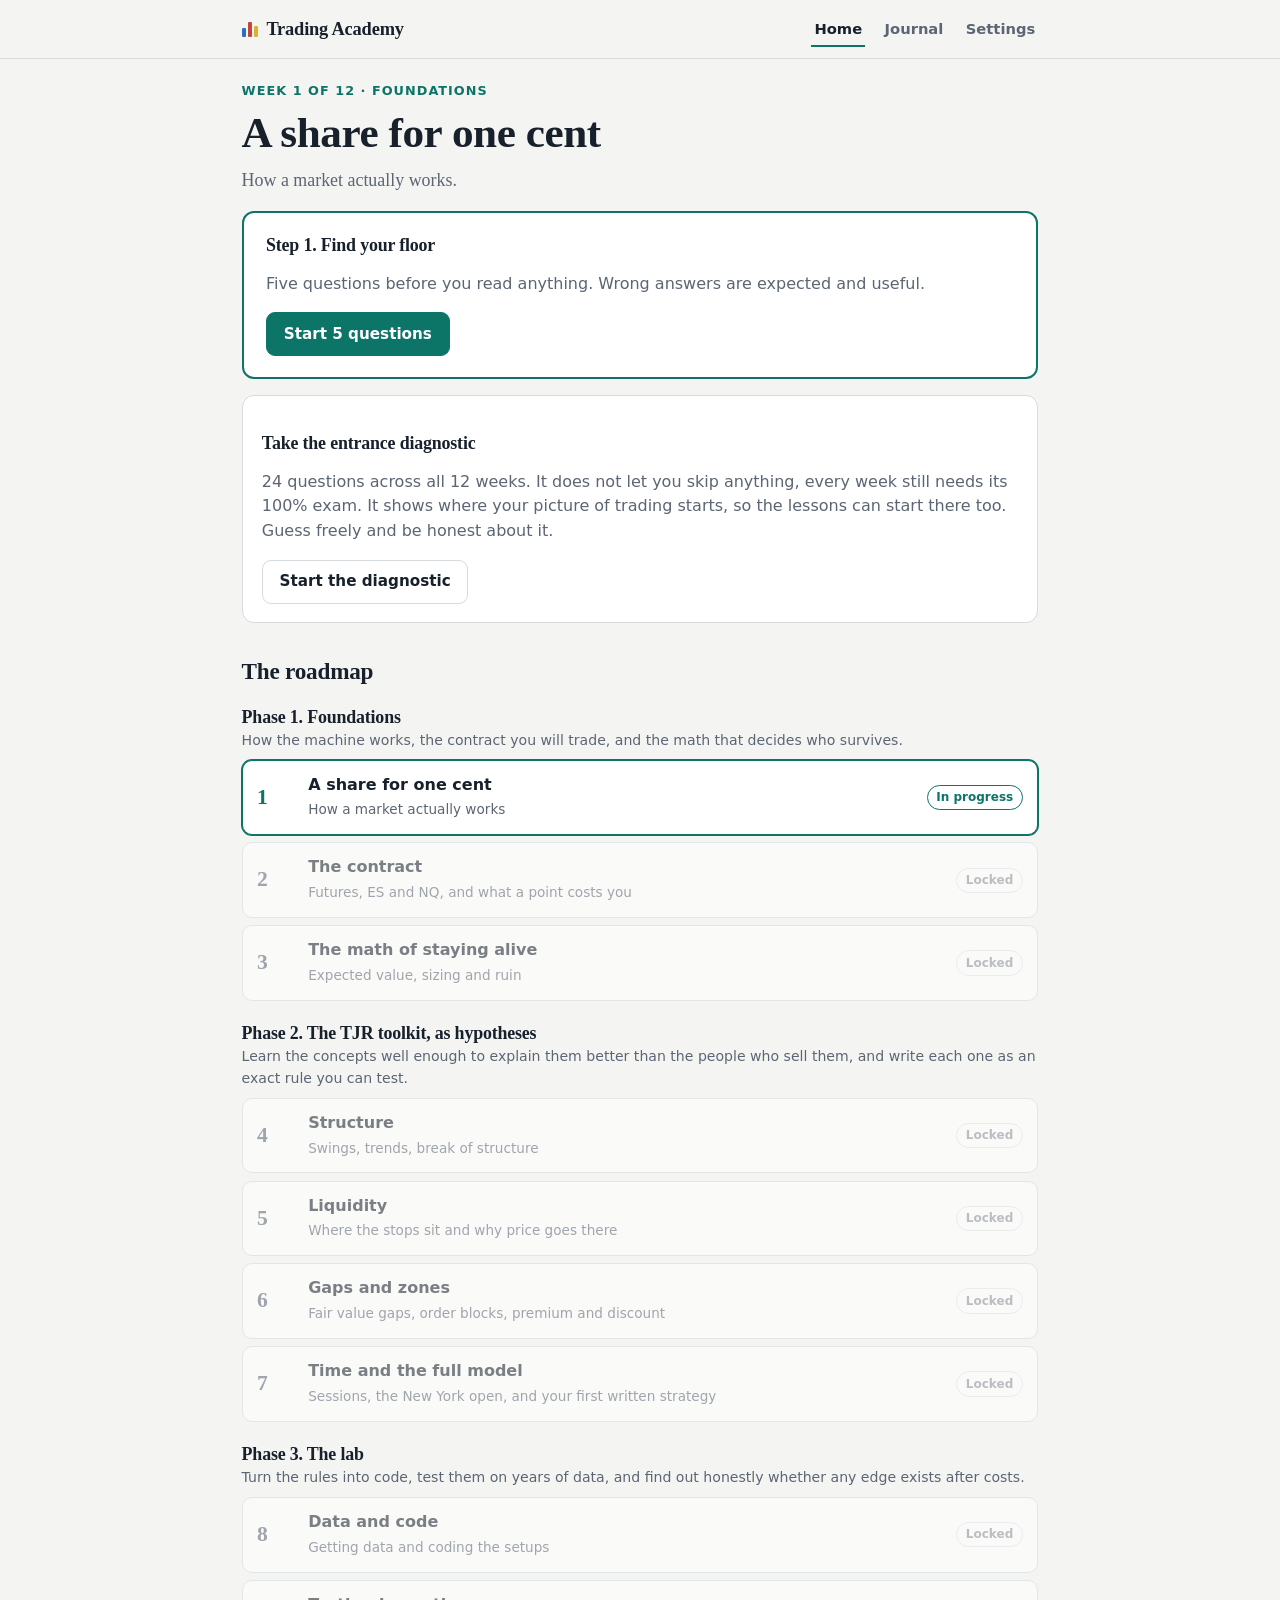
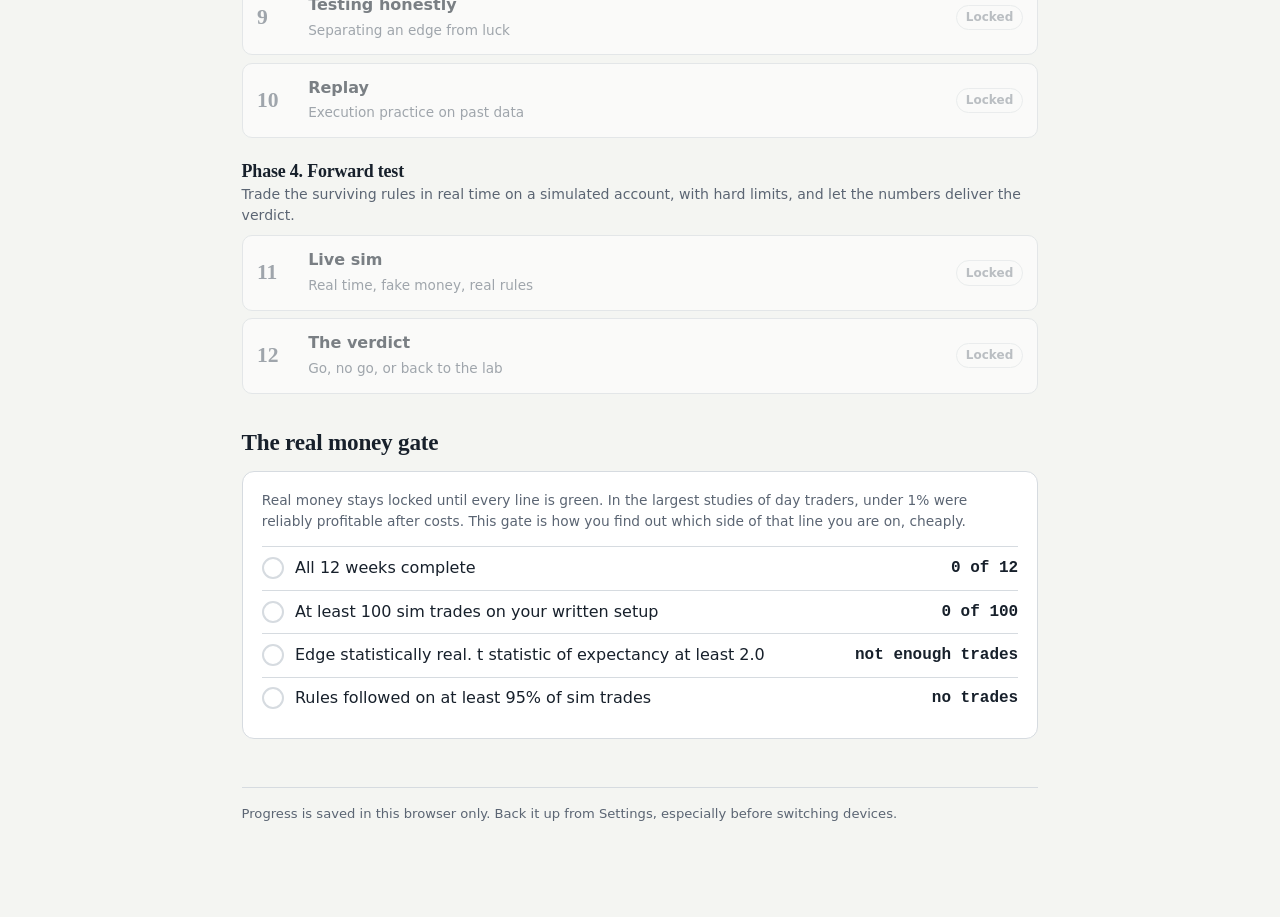
==== index.html @ ea7937f8 "Trading Academy: platform, 12 week roadmap, Week 1 lesson and exam bank Co-Authored-By: Claude Opus " ====
<!DOCTYPE html>
<html lang="en">
<head>
<meta charset="utf-8">
<meta name="viewport" content="width=device-width, initial-scale=1, viewport-fit=cover">
<title>Trading Academy</title>
<meta name="description" content="A 12 week, exam gated path from zero to a tested day trading process.">
<link rel="stylesheet" href="assets/app.css">
</head>
<body>
<header class="top"><div class="in">
<a class="brand" href="#/"><i aria-hidden="true"><b style="height:9px"></b><b style="height:15px"></b><b style="height:11px"></b></i><span>Trading Academy</span></a>
<nav class="nav"><a href="#/" data-r="home">Home</a><a href="#/journal" data-r="journal">Journal</a><a href="#/settings" data-r="settings">Settings</a></nav>
</div></header>
<main id="app"><p>Loading.</p></main>
<noscript><main><p>The academy needs JavaScript turned on.</p></main></noscript>
<script src="data/curriculum.js"></script>
<script src="data/bank-diagnostic.js"></script>
<script src="data/bank-w01.js"></script>
<script src="assets/app.js"></script>
</body>
</html>
---- assets/app.css ----
:root{
  --bg:#f4f5f2;--card:#ffffff;--ink:#17202b;--muted:#5b6573;--line:#d6dbe0;--soft:#eceee9;
  --accent:#0d7468;--accent-ink:#ffffff;--good:#0d7468;--bad:#b8392f;--warn:#a86a0c;
  --buy:#2c6fbb;--sell:#c2453b;--gold:#e0b030;
  --serif:"STIX Two Text","Iowan Old Style","Palatino Linotype",Georgia,serif;
  --sans:system-ui,-apple-system,"Segoe UI",Roboto,"Helvetica Neue",Arial,sans-serif;
  --mono:ui-monospace,"SF Mono",Menlo,Consolas,monospace;
}
@media (prefers-color-scheme:dark){:root{
  --bg:#10141a;--card:#181f28;--ink:#e6eaf0;--muted:#9aa5b4;--line:#323d4b;--soft:#1d2530;
  --accent:#4fc2b4;--accent-ink:#0b1915;--good:#4fc2b4;--bad:#ef8a80;--warn:#e0a84a;
}}
*,*::before,*::after{box-sizing:border-box}
html{-webkit-text-size-adjust:100%}
body{margin:0;background:var(--bg);color:var(--ink);font-family:var(--sans);font-size:16px;line-height:1.55}
a{color:var(--accent)}
button,input,select,textarea{font:inherit;color:inherit}
.top{position:sticky;top:0;z-index:10;background:var(--bg);border-bottom:1px solid var(--line)}
.top .in{max-width:52rem;margin:0 auto;padding:.7rem 1.1rem;display:flex;align-items:center;gap:1rem}
.brand{font-family:var(--serif);font-weight:700;font-size:1.15rem;text-decoration:none;color:var(--ink);letter-spacing:-.01em;margin-right:auto;display:flex;align-items:center;gap:.55rem}
.brand i{display:inline-flex;gap:2px;align-items:flex-end;height:16px}
.brand i b{display:block;width:4px;background:var(--buy);border-radius:1px}
.brand i b:nth-child(2){background:var(--sell)}
.brand i b:nth-child(3){background:var(--gold)}
.nav a{text-decoration:none;color:var(--muted);font-weight:600;font-size:.92rem;padding:.4rem .2rem}
.nav a.on{color:var(--ink);box-shadow:inset 0 -2px 0 var(--accent)}
.nav{display:flex;gap:1rem}
main{max-width:52rem;margin:0 auto;padding:1.4rem 1.1rem 5rem}
h1,h2,h3{font-family:var(--serif);letter-spacing:-.01em;line-height:1.15}
h1{font-size:clamp(1.9rem,6vw,2.7rem);margin:.4rem 0 .6rem}
h2{font-size:1.45rem;margin:2.2rem 0 .8rem}
h3{font-size:1.12rem;margin:1.2rem 0 .4rem}
.kicker{font-size:.8rem;font-weight:700;letter-spacing:.08em;text-transform:uppercase;color:var(--accent);margin:0}
.lede{font-family:var(--serif);font-size:1.12rem;color:var(--muted);margin:.2rem 0 1rem;max-width:40rem}
.card{background:var(--card);border:1px solid var(--line);border-radius:12px;padding:1.1rem 1.2rem;margin:1rem 0}
.card.hero{border:2px solid var(--accent);padding:1.4rem 1.4rem 1.3rem}
.card.warn{border-color:var(--warn)}
.card.stop{border:2px solid var(--bad)}
.muted{color:var(--muted)}
.small{font-size:.86rem}
.btn{display:inline-flex;align-items:center;justify-content:center;gap:.4rem;min-height:44px;padding:.55rem 1.05rem;border-radius:9px;border:1px solid var(--line);background:var(--card);color:var(--ink);font-weight:600;cursor:pointer;text-decoration:none;font-size:.95rem}
.btn.pri{background:var(--accent);border-color:var(--accent);color:var(--accent-ink)}
.btn.danger{border-color:var(--bad);color:var(--bad)}
.btn:disabled{opacity:.45;cursor:default}
.btn.sm{min-height:36px;padding:.3rem .7rem;font-size:.85rem}
.row{display:flex;gap:.6rem;flex-wrap:wrap;align-items:center}
.pill{display:inline-block;font-size:.75rem;font-weight:700;padding:.15rem .55rem;border-radius:999px;border:1px solid var(--line);color:var(--muted);white-space:nowrap}
.pill.done{background:var(--good);border-color:var(--good);color:var(--accent-ink)}
.pill.cur{border-color:var(--accent);color:var(--accent)}
.pill.lock{opacity:.7}
.pill.bad{border-color:var(--bad);color:var(--bad)}
/* roadmap */
.phase{margin:1.4rem 0 .4rem}
.phase h3{margin:0}
.phase p{margin:.15rem 0 .5rem;font-size:.88rem;color:var(--muted)}
.wk{display:grid;grid-template-columns:2.4rem 1fr auto;gap:.8rem;align-items:center;padding:.75rem .9rem;border:1px solid var(--line);border-radius:10px;background:var(--card);margin:.45rem 0;text-decoration:none;color:var(--ink)}
.wk.locked{opacity:.55}
.wk .num{font-family:var(--serif);font-size:1.35rem;font-weight:700;text-align:center;color:var(--muted)}
.wk.current{border-color:var(--accent);box-shadow:0 0 0 1px var(--accent)}
.wk.current .num{color:var(--accent)}
.wk .t{font-weight:700}
.wk .s{font-size:.85rem;color:var(--muted)}
/* checklist */
.checks{list-style:none;padding:0;margin:.4rem 0}
.checks li{display:flex;gap:.6rem;align-items:flex-start;margin:.45rem 0}
.tick{flex:0 0 auto;width:22px;height:22px;border-radius:50%;border:2px solid var(--line);display:inline-flex;align-items:center;justify-content:center;font-size:.8rem;font-weight:800;margin-top:1px}
.tick.on{background:var(--good);border-color:var(--good);color:var(--accent-ink)}
/* steps on week page */
.step{display:grid;grid-template-columns:2rem 1fr;gap:.8rem;padding:1.1rem 0;border-top:1px solid var(--line)}
.step:first-of-type{border-top:0}
.step .sn{font-family:var(--serif);font-weight:700;font-size:1.3rem;color:var(--accent)}
.step h3{margin:0 0 .3rem}
.task{display:flex;gap:.7rem;align-items:flex-start;padding:.7rem .2rem;border-top:1px solid var(--line)}
.task:first-child{border-top:0}
.task input[type=checkbox]{width:22px;height:22px;margin-top:.15rem;accent-color:var(--accent);flex:0 0 auto}
.task .tt{flex:1}
textarea{width:100%;min-height:12rem;border:1px solid var(--line);border-radius:9px;padding:.8rem;background:var(--bg);font-family:var(--serif);font-size:1.02rem;line-height:1.55;margin-top:.5rem}
/* questions */
.q{background:var(--card);border:1px solid var(--line);border-radius:12px;padding:1.1rem 1.2rem;margin:1rem 0}
.q .qn{font-size:.8rem;font-weight:700;color:var(--muted);margin:0 0 .4rem;display:flex;justify-content:space-between;gap:.5rem}
.q .qt{font-family:var(--serif);font-size:1.1rem;line-height:1.5;margin:0 0 .8rem}
.opts{display:flex;flex-direction:column;gap:.5rem}
.opt{text-align:left;min-height:46px;padding:.65rem .9rem;border:1px solid var(--line);border-radius:9px;background:var(--bg);cursor:pointer;line-height:1.4;font-size:.97rem}
.opt.sel{border-color:var(--ink);box-shadow:inset 0 0 0 1px var(--ink);font-weight:600}
.opt.right{background:var(--good);border-color:var(--good);color:var(--accent-ink);font-weight:700}
.opt.wrong{border-color:var(--bad);color:var(--bad);text-decoration:line-through}
.opt:disabled{cursor:default}
.num{display:flex;gap:.5rem;align-items:center}
.num input{width:11rem;min-height:46px;border:1px solid var(--line);border-radius:9px;padding:.5rem .7rem;background:var(--bg);font-family:var(--mono);font-size:1.05rem}
.num input.right{border-color:var(--good);box-shadow:inset 0 0 0 1px var(--good)}
.num input.wrong{border-color:var(--bad);box-shadow:inset 0 0 0 1px var(--bad)}
.fb{margin:.8rem 0 0;font-family:var(--serif);font-size:1.02rem;line-height:1.55}
.fb b{font-family:var(--sans)}
.fb .ok{color:var(--good)}.fb .no{color:var(--bad)}
.qbook{border-collapse:collapse;margin:.8rem 0 .2rem;font-family:var(--mono);font-size:.9rem}
.qbook th{font-family:var(--sans);font-size:.75rem;color:var(--muted);font-weight:700;padding:.2rem .7rem}
.qbook td{padding:.22rem .7rem;text-align:center;border-top:1px solid var(--line)}
.qbook td:first-child{color:var(--buy);font-weight:700}
.qbook td:last-child{color:var(--sell);font-weight:700}
.qlist{font-family:var(--mono);font-size:.86rem;margin:.6rem 0 0;padding-left:1.4rem}
.bar{height:8px;background:var(--soft);border-radius:4px;overflow:hidden}
.bar i{display:block;height:8px;background:var(--accent)}
.score{font-family:var(--serif);font-size:3rem;font-weight:700;line-height:1;margin:.2rem 0}
.score.pass{color:var(--good)}.score.fail{color:var(--bad)}
.sticky-submit{position:sticky;bottom:0;background:var(--bg);border-top:1px solid var(--line);padding:.8rem 0;margin-top:1rem;display:flex;gap:.8rem;align-items:center;justify-content:space-between}
/* journal */
.grid{display:grid;grid-template-columns:repeat(auto-fit,minmax(8.4rem,1fr));gap:.7rem}
.field label{display:block;font-size:.78rem;font-weight:700;color:var(--muted);margin-bottom:.25rem}
.field input,.field select{width:100%;min-height:44px;border:1px solid var(--line);border-radius:8px;padding:.45rem .6rem;background:var(--bg)}
.field.wide{grid-column:1/-1}
.seg{display:inline-flex;border:1px solid var(--line);border-radius:9px;overflow:hidden;flex-wrap:wrap}
.seg button{border:0;background:var(--card);padding:.5rem .8rem;min-height:40px;cursor:pointer;font-weight:600;font-size:.88rem;color:var(--muted)}
.seg button.on{background:var(--ink);color:var(--bg)}
.stats{display:grid;grid-template-columns:repeat(auto-fit,minmax(8.5rem,1fr));gap:.6rem;margin:.8rem 0}
.stat{background:var(--soft);border-radius:10px;padding:.7rem .8rem}
.stat .k{font-size:.74rem;font-weight:700;color:var(--muted);text-transform:uppercase;letter-spacing:.04em}
.stat .v{font-family:var(--mono);font-size:1.25rem;font-weight:700;margin-top:.1rem}
.stat .v.pos{color:var(--good)}.stat .v.neg{color:var(--bad)}
.tbl{width:100%;border-collapse:collapse;font-size:.88rem}
.tbl th{text-align:left;font-size:.74rem;color:var(--muted);font-weight:700;padding:.4rem .5rem;border-bottom:1px solid var(--line);white-space:nowrap}
.tbl td{padding:.45rem .5rem;border-bottom:1px solid var(--line);white-space:nowrap}
.tbl td.r{font-family:var(--mono);font-weight:700}
.scroll{overflow-x:auto;-webkit-overflow-scrolling:touch}
.eq{width:100%;height:auto;display:block}
.eq .ax{stroke:var(--line)}.eq .z{stroke:var(--muted);stroke-dasharray:4 4}
.eq .ln{fill:none;stroke:var(--accent);stroke-width:2}
.eq text{fill:var(--muted);font-size:11px;font-family:var(--sans)}
.gate{display:flex;gap:.7rem;align-items:flex-start;padding:.55rem 0;border-top:1px solid var(--line)}
.gate:first-child{border-top:0}
.gate{flex-wrap:wrap}.gate>span:nth-child(2){flex:1 1 12rem}.gate .gv{margin-left:auto;font-family:var(--mono);font-weight:700;white-space:nowrap}
.toast{position:fixed;left:50%;bottom:1.2rem;transform:translateX(-50%);background:var(--ink);color:var(--bg);padding:.7rem 1rem;border-radius:9px;font-weight:600;z-index:50;max-width:90vw}
.foot{margin-top:3rem;font-size:.82rem;color:var(--muted);border-top:1px solid var(--line);padding-top:1rem}
@media(max-width:520px){.nav{gap:.7rem}.nav a{font-size:.85rem}.brand span{font-size:1rem}.wk{grid-template-columns:2rem 1fr}.wk .pill{grid-column:2;justify-self:start}}
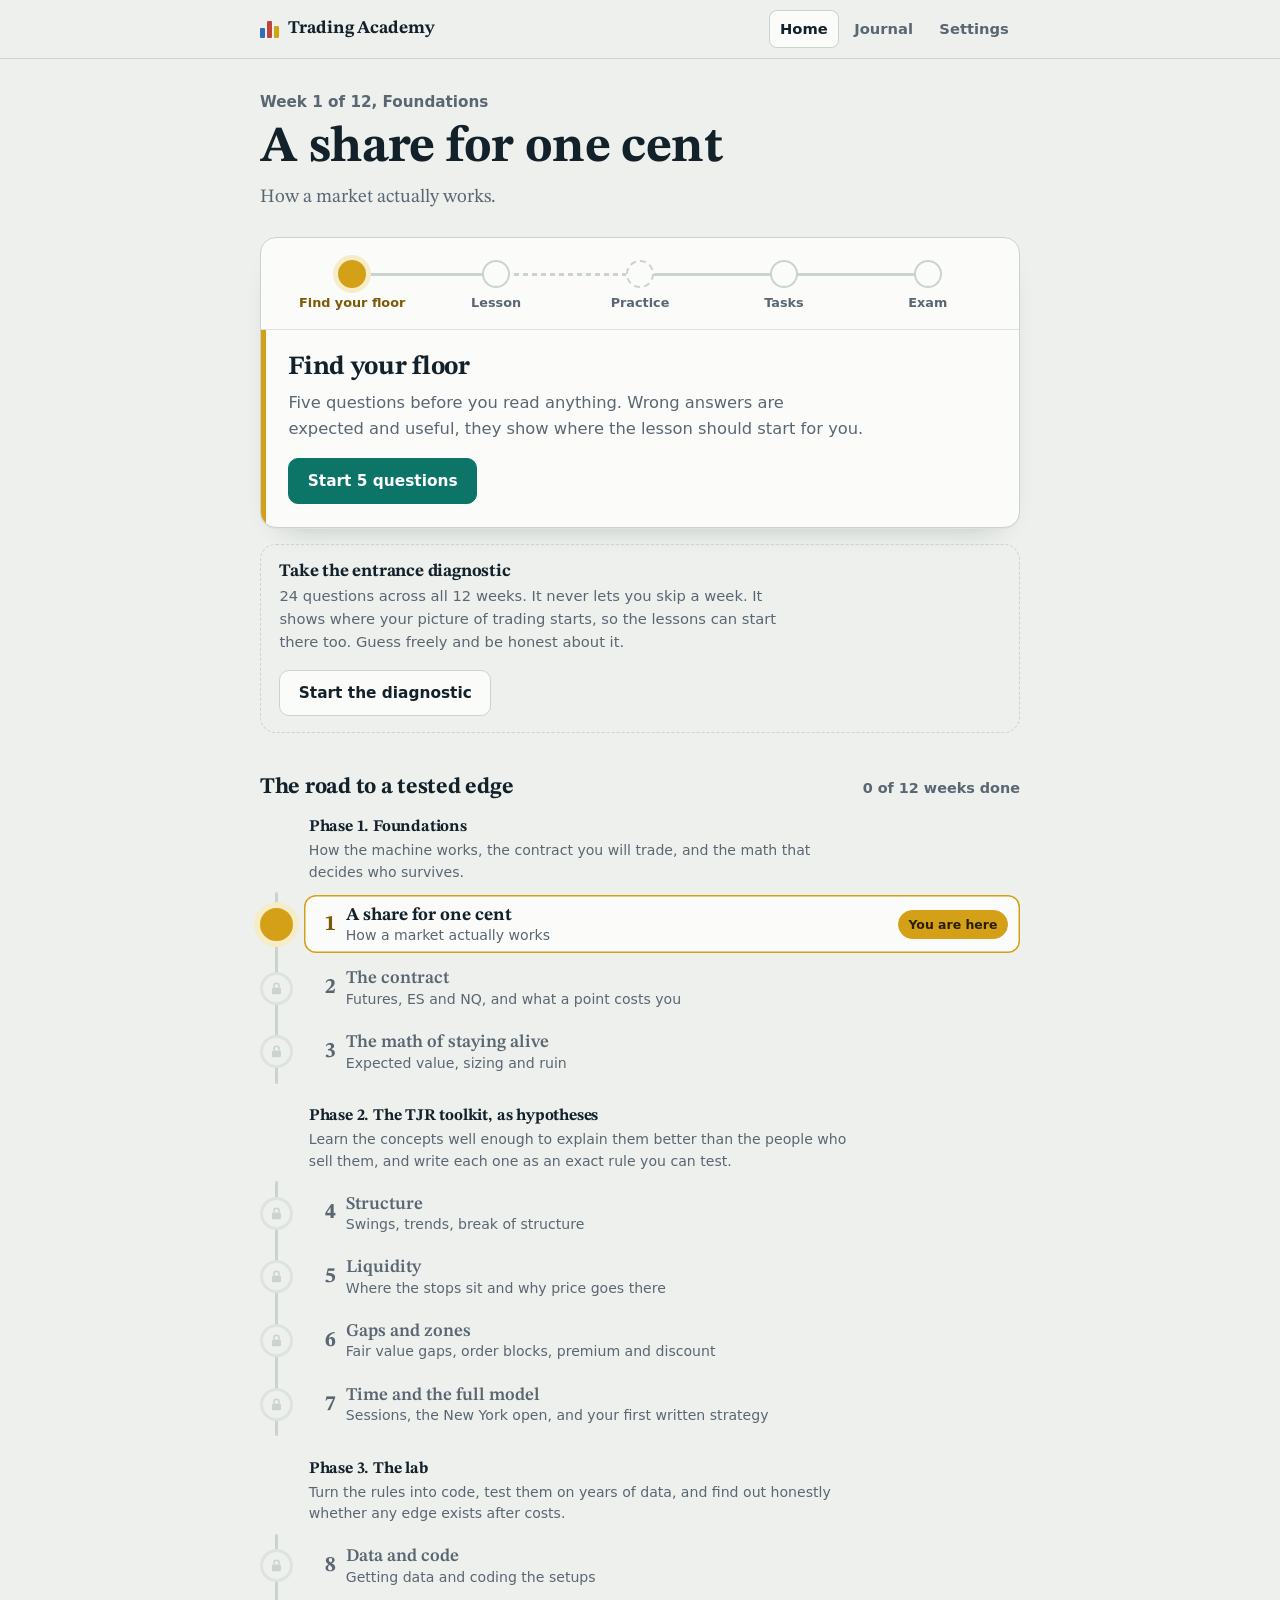
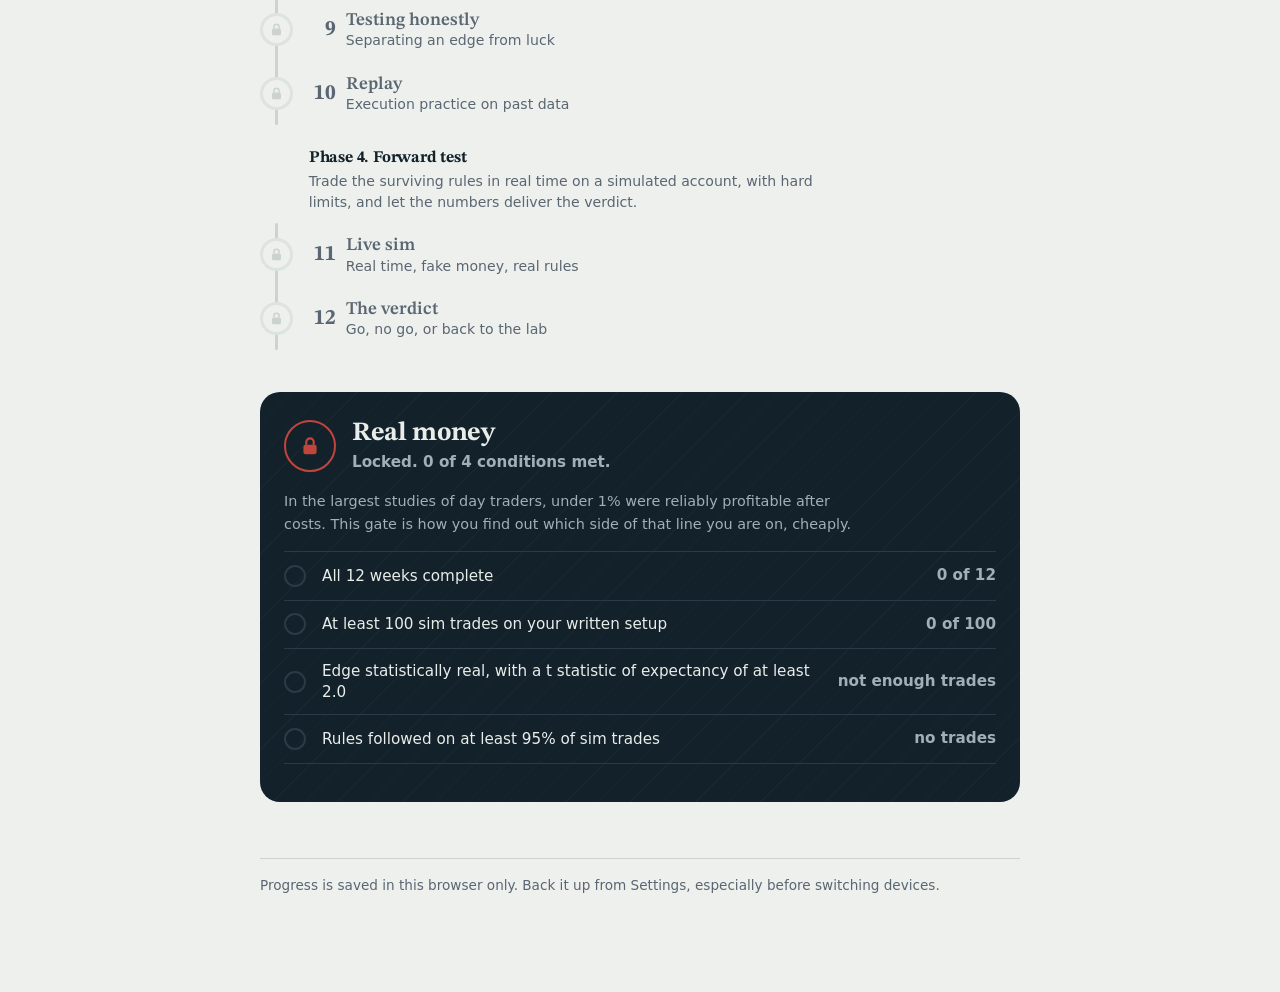
==== commit 5f0566cd: "Reviewed Week 1, audited question bank, redesigned hub Lesson: 12 factual fixes from an independent " ====
--- a/index.html
+++ b/index.html
@@ -5,12 +5,17 @@
 <meta name="viewport" content="width=device-width, initial-scale=1, viewport-fit=cover">
 <title>Trading Academy</title>
 <meta name="description" content="A 12 week, exam gated path from zero to a tested day trading process.">
+<meta name="theme-color" content="#edf0ec" media="(prefers-color-scheme: light)">
+<meta name="theme-color" content="#0d141a" media="(prefers-color-scheme: dark)">
+<link rel="preconnect" href="https://fonts.googleapis.com">
+<link rel="preconnect" href="https://fonts.gstatic.com" crossorigin>
+<link rel="stylesheet" href="https://fonts.googleapis.com/css2?family=STIX+Two+Text:wght@400;600;700&display=swap">
 <link rel="stylesheet" href="assets/app.css">
 </head>
 <body>
 <header class="top"><div class="in">
-<a class="brand" href="#/"><i aria-hidden="true"><b style="height:9px"></b><b style="height:15px"></b><b style="height:11px"></b></i><span>Trading Academy</span></a>
-<nav class="nav"><a href="#/" data-r="home">Home</a><a href="#/journal" data-r="journal">Journal</a><a href="#/settings" data-r="settings">Settings</a></nav>
+<a class="brand" href="#/" aria-label="Trading Academy, home"><i aria-hidden="true"><b style="height:10px"></b><b style="height:17px"></b><b style="height:12px"></b></i><span>Trading Academy</span></a>
+<nav class="nav" aria-label="Main"><a href="#/" data-r="home">Home</a><a href="#/journal" data-r="journal">Journal</a><a href="#/settings" data-r="settings">Settings</a></nav>
 </div></header>
 <main id="app"><p>Loading.</p></main>
 <noscript><main><p>The academy needs JavaScript turned on.</p></main></noscript>
--- a/assets/app.css
+++ b/assets/app.css
@@ -1,133 +1,380 @@
+/* Trading Academy hub.
+   Palette borrows the Week 1 lesson's meanings. Teal is progress and right answers. Gold is "you are here",
+   the same gold the lessons use for the last traded price. Blue and red are bids and asks, and red also
+   marks losses and wrong answers. */
 :root{
-  --bg:#f4f5f2;--card:#ffffff;--ink:#17202b;--muted:#5b6573;--line:#d6dbe0;--soft:#eceee9;
-  --accent:#0d7468;--accent-ink:#ffffff;--good:#0d7468;--bad:#b8392f;--warn:#a86a0c;
-  --buy:#2c6fbb;--sell:#c2453b;--gold:#e0b030;
-  --serif:"STIX Two Text","Iowan Old Style","Palatino Linotype",Georgia,serif;
+  --paper:#edf0ec;--surface:#fbfcfa;--sunk:#e3e8e3;--ink:#13212b;--sub:#5a6672;--rule:#cbd3cf;--rule2:#dde3df;
+  --teal:#0d7468;--teal-ink:#ffffff;--teal-soft:#dcebe7;
+  --gold:#d4a017;--gold-ink:#7a5a06;--gold-soft:#f7ecc8;
+  --bid:#2c6fbb;--ask:#c2453b;--ask-soft:#f6e1de;
+  --vault:#13212b;--vault-ink:#e8ede9;--vault-sub:#9fb0b8;--vault-rule:#2b3b46;
+  --serif:"STIX Two Text","Iowan Old Style","Palatino Linotype",Palatino,Georgia,serif;
   --sans:system-ui,-apple-system,"Segoe UI",Roboto,"Helvetica Neue",Arial,sans-serif;
-  --mono:ui-monospace,"SF Mono",Menlo,Consolas,monospace;
+  --r-panel:16px;--r-ctl:10px;
+  color-scheme:light;
 }
 @media (prefers-color-scheme:dark){:root{
-  --bg:#10141a;--card:#181f28;--ink:#e6eaf0;--muted:#9aa5b4;--line:#323d4b;--soft:#1d2530;
-  --accent:#4fc2b4;--accent-ink:#0b1915;--good:#4fc2b4;--bad:#ef8a80;--warn:#e0a84a;
+  --paper:#0d141a;--surface:#141e26;--sunk:#0f181f;--ink:#e4e9ec;--sub:#94a1ad;--rule:#2a3843;--rule2:#22303a;
+  --teal:#4cc0b1;--teal-ink:#06201c;--teal-soft:#123230;
+  --gold:#e2b33f;--gold-ink:#f0cb6d;--gold-soft:#2c2412;
+  --bid:#6fa3e0;--ask:#ee8479;--ask-soft:#331c1a;
+  --vault:#060b0f;--vault-ink:#e4e9ec;--vault-sub:#8c9ba6;--vault-rule:#1d2a33;
+  color-scheme:dark;
 }}
 *,*::before,*::after{box-sizing:border-box}
 html{-webkit-text-size-adjust:100%}
-body{margin:0;background:var(--bg);color:var(--ink);font-family:var(--sans);font-size:16px;line-height:1.55}
-a{color:var(--accent)}
+body{margin:0;background:var(--paper);color:var(--ink);font-family:var(--sans);font-size:16px;line-height:1.55;font-variant-numeric:tabular-nums}
+a{color:var(--teal);text-underline-offset:3px}
 button,input,select,textarea{font:inherit;color:inherit}
-.top{position:sticky;top:0;z-index:10;background:var(--bg);border-bottom:1px solid var(--line)}
-.top .in{max-width:52rem;margin:0 auto;padding:.7rem 1.1rem;display:flex;align-items:center;gap:1rem}
-.brand{font-family:var(--serif);font-weight:700;font-size:1.15rem;text-decoration:none;color:var(--ink);letter-spacing:-.01em;margin-right:auto;display:flex;align-items:center;gap:.55rem}
-.brand i{display:inline-flex;gap:2px;align-items:flex-end;height:16px}
-.brand i b{display:block;width:4px;background:var(--buy);border-radius:1px}
-.brand i b:nth-child(2){background:var(--sell)}
+:focus-visible{outline:2.5px solid var(--gold);outline-offset:2px;border-radius:4px}
+.sr{position:absolute;width:1px;height:1px;overflow:hidden;clip:rect(0 0 0 0);white-space:nowrap}
+
+/* ---------- top bar */
+.top{position:sticky;top:0;z-index:10;background:color-mix(in srgb,var(--paper) 92%,transparent);backdrop-filter:blur(8px);-webkit-backdrop-filter:blur(8px);border-bottom:1px solid var(--rule)}
+.top .in{max-width:50rem;margin:0 auto;padding:.65rem 1.25rem;display:flex;align-items:center;gap:1rem}
+.brand{white-space:nowrap;font-family:var(--serif);font-weight:700;font-size:1.12rem;text-decoration:none;color:var(--ink);margin-right:auto;display:flex;align-items:center;gap:.6rem;letter-spacing:-.005em}
+.brand i{display:inline-flex;gap:2.5px;align-items:flex-end;height:18px}
+.brand i b{display:block;width:4.5px;border-radius:1px;background:var(--bid)}
+.brand i b:nth-child(2){background:var(--ask)}
 .brand i b:nth-child(3){background:var(--gold)}
-.nav a{text-decoration:none;color:var(--muted);font-weight:600;font-size:.92rem;padding:.4rem .2rem}
-.nav a.on{color:var(--ink);box-shadow:inset 0 -2px 0 var(--accent)}
-.nav{display:flex;gap:1rem}
-main{max-width:52rem;margin:0 auto;padding:1.4rem 1.1rem 5rem}
-h1,h2,h3{font-family:var(--serif);letter-spacing:-.01em;line-height:1.15}
-h1{font-size:clamp(1.9rem,6vw,2.7rem);margin:.4rem 0 .6rem}
-h2{font-size:1.45rem;margin:2.2rem 0 .8rem}
-h3{font-size:1.12rem;margin:1.2rem 0 .4rem}
-.kicker{font-size:.8rem;font-weight:700;letter-spacing:.08em;text-transform:uppercase;color:var(--accent);margin:0}
-.lede{font-family:var(--serif);font-size:1.12rem;color:var(--muted);margin:.2rem 0 1rem;max-width:40rem}
-.card{background:var(--card);border:1px solid var(--line);border-radius:12px;padding:1.1rem 1.2rem;margin:1rem 0}
-.card.hero{border:2px solid var(--accent);padding:1.4rem 1.4rem 1.3rem}
-.card.warn{border-color:var(--warn)}
-.card.stop{border:2px solid var(--bad)}
-.muted{color:var(--muted)}
-.small{font-size:.86rem}
-.btn{display:inline-flex;align-items:center;justify-content:center;gap:.4rem;min-height:44px;padding:.55rem 1.05rem;border-radius:9px;border:1px solid var(--line);background:var(--card);color:var(--ink);font-weight:600;cursor:pointer;text-decoration:none;font-size:.95rem}
-.btn.pri{background:var(--accent);border-color:var(--accent);color:var(--accent-ink)}
-.btn.danger{border-color:var(--bad);color:var(--bad)}
-.btn:disabled{opacity:.45;cursor:default}
-.btn.sm{min-height:36px;padding:.3rem .7rem;font-size:.85rem}
+.nav{display:flex;gap:.25rem}
+.nav a{text-decoration:none;color:var(--sub);font-weight:600;font-size:.92rem;padding:.45rem .7rem;border-radius:8px}
+.nav a:hover{color:var(--ink)}
+.nav a.on{color:var(--ink);background:var(--surface);box-shadow:inset 0 0 0 1px var(--rule)}
+
+main{max-width:50rem;margin:0 auto;padding:2rem 1.25rem 6rem}
+
+/* ---------- type */
+h1,h2,h3{font-family:var(--serif);font-weight:700;letter-spacing:-.012em;margin:0}
+h1{font-size:clamp(2.1rem,6.4vw,3.15rem);line-height:1.04}
+h2{font-size:1.4rem;line-height:1.2}
+h3{font-size:1.12rem;line-height:1.3}
+p{margin:0}
+.pagehead{margin:0 0 1.6rem}
+.where{color:var(--sub);font-weight:600;font-size:.95rem;margin:0 0 .45rem}
+.lede{font-family:var(--serif);font-size:1.18rem;line-height:1.5;color:var(--sub);margin-top:.55rem;max-width:38rem}
+.meta{color:var(--sub);font-size:.88rem}
+.count{color:var(--sub);font-size:.9rem;font-weight:600}
+.back{display:inline-block;color:var(--sub);text-decoration:none;font-weight:600;font-size:.9rem;margin:0 0 1.1rem}
+.back::before{content:"";display:inline-block;width:.45em;height:.45em;border-left:2px solid currentColor;border-bottom:2px solid currentColor;transform:rotate(45deg);margin-right:.45em;vertical-align:.1em}
+.back:hover{color:var(--ink)}
+.empty{color:var(--sub);font-family:var(--serif);font-size:1.05rem;padding:1rem 0}
+.foot{margin-top:3.5rem;font-size:.85rem;color:var(--sub);border-top:1px solid var(--rule);padding-top:1rem}
+
+/* ---------- buttons */
+.btn{display:inline-flex;align-items:center;justify-content:center;min-height:46px;padding:.6rem 1.15rem;border-radius:var(--r-ctl);border:1px solid var(--rule);background:var(--surface);color:var(--ink);font-weight:650;font-size:.96rem;cursor:pointer;text-decoration:none;line-height:1.2;text-align:center}
+.btn:hover{border-color:var(--ink)}
+.btn.pri{background:var(--teal);border-color:var(--teal);color:var(--teal-ink)}
+.btn.pri:hover{filter:brightness(1.08)}
+.btn.ghost{background:transparent}
+.btn.danger{border-color:var(--ask);color:var(--ask);background:transparent}
+.btn.sm{min-height:38px;padding:.35rem .8rem;font-size:.86rem}
+.btn:disabled{opacity:.4;cursor:default;filter:none}
 .row{display:flex;gap:.6rem;flex-wrap:wrap;align-items:center}
-.pill{display:inline-block;font-size:.75rem;font-weight:700;padding:.15rem .55rem;border-radius:999px;border:1px solid var(--line);color:var(--muted);white-space:nowrap}
-.pill.done{background:var(--good);border-color:var(--good);color:var(--accent-ink)}
-.pill.cur{border-color:var(--accent);color:var(--accent)}
-.pill.lock{opacity:.7}
-.pill.bad{border-color:var(--bad);color:var(--bad)}
-/* roadmap */
-.phase{margin:1.4rem 0 .4rem}
-.phase h3{margin:0}
-.phase p{margin:.15rem 0 .5rem;font-size:.88rem;color:var(--muted)}
-.wk{display:grid;grid-template-columns:2.4rem 1fr auto;gap:.8rem;align-items:center;padding:.75rem .9rem;border:1px solid var(--line);border-radius:10px;background:var(--card);margin:.45rem 0;text-decoration:none;color:var(--ink)}
-.wk.locked{opacity:.55}
-.wk .num{font-family:var(--serif);font-size:1.35rem;font-weight:700;text-align:center;color:var(--muted)}
-.wk.current{border-color:var(--accent);box-shadow:0 0 0 1px var(--accent)}
-.wk.current .num{color:var(--accent)}
-.wk .t{font-weight:700}
-.wk .s{font-size:.85rem;color:var(--muted)}
-/* checklist */
-.checks{list-style:none;padding:0;margin:.4rem 0}
-.checks li{display:flex;gap:.6rem;align-items:flex-start;margin:.45rem 0}
-.tick{flex:0 0 auto;width:22px;height:22px;border-radius:50%;border:2px solid var(--line);display:inline-flex;align-items:center;justify-content:center;font-size:.8rem;font-weight:800;margin-top:1px}
-.tick.on{background:var(--good);border-color:var(--good);color:var(--accent-ink)}
-/* steps on week page */
-.step{display:grid;grid-template-columns:2rem 1fr;gap:.8rem;padding:1.1rem 0;border-top:1px solid var(--line)}
-.step:first-of-type{border-top:0}
-.step .sn{font-family:var(--serif);font-weight:700;font-size:1.3rem;color:var(--accent)}
-.step h3{margin:0 0 .3rem}
-.task{display:flex;gap:.7rem;align-items:flex-start;padding:.7rem .2rem;border-top:1px solid var(--line)}
-.task:first-child{border-top:0}
-.task input[type=checkbox]{width:22px;height:22px;margin-top:.15rem;accent-color:var(--accent);flex:0 0 auto}
-.task .tt{flex:1}
-textarea{width:100%;min-height:12rem;border:1px solid var(--line);border-radius:9px;padding:.8rem;background:var(--bg);font-family:var(--serif);font-size:1.02rem;line-height:1.55;margin-top:.5rem}
-/* questions */
-.q{background:var(--card);border:1px solid var(--line);border-radius:12px;padding:1.1rem 1.2rem;margin:1rem 0}
-.q .qn{font-size:.8rem;font-weight:700;color:var(--muted);margin:0 0 .4rem;display:flex;justify-content:space-between;gap:.5rem}
-.q .qt{font-family:var(--serif);font-size:1.1rem;line-height:1.5;margin:0 0 .8rem}
-.opts{display:flex;flex-direction:column;gap:.5rem}
-.opt{text-align:left;min-height:46px;padding:.65rem .9rem;border:1px solid var(--line);border-radius:9px;background:var(--bg);cursor:pointer;line-height:1.4;font-size:.97rem}
-.opt.sel{border-color:var(--ink);box-shadow:inset 0 0 0 1px var(--ink);font-weight:600}
-.opt.right{background:var(--good);border-color:var(--good);color:var(--accent-ink);font-weight:700}
-.opt.wrong{border-color:var(--bad);color:var(--bad);text-decoration:line-through}
+
+/* ---------- the week's five step path (horizontal) */
+.path{list-style:none;margin:0;padding:1.4rem 1.2rem 1.1rem;display:grid;grid-template-columns:repeat(5,1fr);position:relative;border-bottom:1px solid var(--rule2)}
+.path li{position:relative;display:flex;flex-direction:column;align-items:center;text-align:center;gap:.45rem;min-width:0}
+.path li::before{content:"";position:absolute;top:13px;right:50%;width:100%;height:3px;background:var(--rule);z-index:0}
+.path li:first-child::before{display:none}
+.path li.done::before,.path li.now::before{background:var(--teal)}
+.path li.open::before{background:repeating-linear-gradient(90deg,var(--rule) 0 5px,transparent 5px 9px)}
+.path .node{position:relative;z-index:1;width:28px;height:28px;border-radius:50%;background:var(--surface);border:2.5px solid var(--rule);display:flex;align-items:center;justify-content:center;color:var(--teal-ink)}
+.path .node svg{width:16px;height:16px}
+.path .done .node{background:var(--teal);border-color:var(--teal)}
+.path .now .node{border-color:var(--gold);background:var(--gold);box-shadow:0 0 0 5px var(--gold-soft)}
+.path .open .node{border-style:dashed}
+.path .pl{font-size:.8rem;font-weight:650;color:var(--sub);line-height:1.25;overflow-wrap:anywhere}
+.path .done .pl{color:var(--ink)}
+.path .now .pl{color:var(--gold-ink)}
+
+/* ---------- next step panel on home */
+.next{background:var(--surface);border:1px solid var(--rule);border-radius:var(--r-panel);margin:0 0 1rem;overflow:hidden;box-shadow:0 1px 0 var(--rule2),0 14px 30px -24px rgba(19,33,43,.45)}
+.nextbody{padding:1.35rem 1.4rem 1.45rem;border-left:5px solid var(--gold)}
+.nt{font-size:1.65rem;margin:0 0 .45rem}
+.nb{color:var(--sub);max-width:36rem;margin:0 0 1.05rem;font-size:1.02rem}
+.nb b{color:var(--ink)}
+
+/* ---------- diagnostic strip */
+.diag{display:flex;gap:1rem;align-items:center;justify-content:space-between;flex-wrap:wrap;padding:1rem 1.15rem;border:1px dashed var(--rule);border-radius:var(--r-panel);margin:0 0 2.6rem}
+.diag h2{font-size:1.1rem;margin:0 0 .2rem}
+.diag p{color:var(--sub);font-size:.92rem;max-width:32rem}
+.diag.done{border-style:solid;background:transparent}
+
+/* ---------- roadmap rail */
+.sechead{display:flex;align-items:baseline;justify-content:space-between;gap:1rem;flex-wrap:wrap;margin:0 0 1rem}
+.road{margin-top:.5rem}
+.phase{margin:0 0 1.4rem}
+.phasehead{padding:0 0 .55rem 3.05rem}
+.phasehead h3{font-size:1.02rem}
+.phasehead p{color:var(--sub);font-size:.88rem;max-width:34rem;margin-top:.1rem}
+.rail{list-style:none;margin:0;padding:0;position:relative}
+.rail::before{content:"";position:absolute;left:15px;top:0;bottom:0;width:3px;background:var(--rule);border-radius:2px}
+.rail li{position:relative}
+.rail li.done::before,.rail li.now:not(:first-child)::before{content:"";position:absolute;left:15px;top:0;height:50%;width:3px;background:var(--teal)}
+.rail li.done::after{content:"";position:absolute;left:15px;top:50%;bottom:0;width:3px;background:var(--teal)}
+.rail a{display:grid;grid-template-columns:33px 2.1rem 1fr auto;align-items:center;gap:.25rem .6rem;padding:.7rem .75rem .7rem 0;text-decoration:none;color:var(--ink);border-radius:12px;position:relative;isolation:isolate}
+.rail a:hover .wt b{text-decoration:underline;text-decoration-color:var(--rule);text-underline-offset:3px}
+.rail .node{position:relative;z-index:1;width:33px;height:33px;border-radius:50%;background:var(--paper);border:3px solid var(--rule);display:flex;align-items:center;justify-content:center;color:var(--sub)}
+.rail .node svg{width:15px;height:15px}
+.rail .done .node{background:var(--teal);border-color:var(--teal);color:var(--teal-ink)}
+.rail .now .node{background:var(--gold);border-color:var(--gold);box-shadow:0 0 0 6px var(--gold-soft)}
+.rail .locked .node{border-color:var(--rule2);color:var(--rule)}
+.rail .wn{font-family:var(--serif);font-weight:700;font-size:1.35rem;color:var(--sub);text-align:right}
+.rail .now .wn{color:var(--gold-ink)}
+.rail .wt{display:flex;flex-direction:column;min-width:0}
+.rail .wt b{font-family:var(--serif);font-size:1.12rem;font-weight:700;line-height:1.25}
+.rail .wt span{color:var(--sub);font-size:.88rem;line-height:1.35}
+.rail .ws{font-size:.78rem;font-weight:700;color:var(--sub);white-space:nowrap;padding:.22rem .6rem;border-radius:999px;border:1px solid var(--rule)}
+.rail .done .ws{color:var(--teal);border-color:color-mix(in srgb,var(--teal) 45%,transparent)}
+.rail .now a::before{content:"";position:absolute;z-index:-1;left:44px;right:0;top:3px;bottom:3px;border-radius:12px;background:var(--surface);box-shadow:inset 0 0 0 1.5px var(--gold)}
+.rail .now .ws{background:var(--gold);border-color:var(--gold);color:#2b1f00}
+.rail .locked .ws{position:absolute;width:1px;height:1px;overflow:hidden;clip:rect(0 0 0 0);white-space:nowrap}
+.rail .locked .wt b,.rail .locked .wn{color:var(--sub)}
+.rail .locked .wt b{font-weight:600}
+
+/* ---------- the real money vault */
+.vault{background:var(--vault);color:var(--vault-ink);border-radius:20px;padding:1.6rem 1.5rem 1.4rem;margin:2.6rem 0 0;position:relative;overflow:hidden}
+.vault::before{content:"";position:absolute;inset:0;background:repeating-linear-gradient(-45deg,transparent 0 22px,rgba(255,255,255,.025) 22px 23px);pointer-events:none}
+.vhead{display:flex;gap:1rem;align-items:center;margin:0 0 1rem;position:relative}
+.vlock{width:52px;height:52px;border-radius:50%;border:2px solid var(--ask);color:var(--ask);display:flex;align-items:center;justify-content:center;flex:0 0 auto}
+.vlock svg{width:22px;height:22px}
+.vault.open .vlock{border-color:var(--teal);color:var(--teal)}
+.vault h2{font-size:1.65rem;color:var(--vault-ink)}
+.vstate{color:var(--vault-sub);font-weight:600;font-size:.95rem;margin-top:.1rem}
+.vnote{color:var(--vault-sub);font-size:.9rem;max-width:36rem;position:relative}
+.vrows{list-style:none;padding:0;margin:1rem 0;position:relative;border-top:1px solid var(--vault-rule)}
+.vrows li{display:grid;grid-template-columns:26px 1fr auto;gap:.75rem;align-items:center;padding:.75rem 0;border-bottom:1px solid var(--vault-rule)}
+.vrows .tick{width:22px;height:22px;border-radius:50%;border:2px solid var(--vault-rule);display:flex;align-items:center;justify-content:center;color:#06201c}
+.vrows .ok .tick{background:var(--teal);border-color:var(--teal)}
+.vrows .tick svg{width:13px;height:13px}
+.vrows .vl{font-size:.95rem;line-height:1.35}
+.vrows .vv{font-weight:700;font-size:.95rem;white-space:nowrap;color:var(--vault-ink);text-align:right}
+.vrows li:not(.ok) .vv{color:var(--vault-sub)}
+
+/* ---------- week page */
+.notice{display:flex;gap:.8rem;align-items:flex-start;padding:1rem 1.15rem;border-radius:var(--r-panel);background:var(--surface);border:1px solid var(--rule);margin:0 0 1.2rem}
+.notice.warn{border-color:var(--gold);background:var(--gold-soft)}
+.notice .ic{width:22px;height:22px;color:var(--gold-ink);flex:0 0 auto}
+.objectives{margin:0 0 1.6rem}
+.objectives h2,.unlock h2,.weekpath>h2{font-size:1.2rem;margin:0 0 .6rem}
+.objectives ul{margin:0;padding:0;list-style:none;columns:2 18rem;column-gap:2rem}
+.objectives li{font-family:var(--serif);font-size:1.03rem;line-height:1.45;padding:.35rem 0 .35rem 1.1rem;position:relative;break-inside:avoid}
+.objectives li::before{content:"";position:absolute;left:0;top:.85rem;width:6px;height:6px;border-radius:50%;background:var(--teal)}
+.unlock{background:var(--surface);border:1px solid var(--rule);border-radius:var(--r-panel);padding:1.1rem 1.2rem;margin:0 0 2rem;display:grid;grid-template-columns:1fr auto;gap:.2rem 1rem}
+.unlock h2{margin:0}
+.unlock .count{align-self:center}
+.checks{grid-column:1/-1;list-style:none;margin:.5rem 0 0;padding:0;display:flex;flex-wrap:wrap;gap:.5rem 1.4rem}
+.checks li{display:flex;gap:.55rem;align-items:center;font-weight:600;color:var(--sub)}
+.checks li.ok{color:var(--ink)}
+.tick{flex:0 0 auto;width:24px;height:24px;border-radius:50%;border:2px solid var(--rule);display:inline-flex;align-items:center;justify-content:center;color:var(--teal-ink)}
+.tick svg{width:14px;height:14px}
+.ok>.tick{background:var(--teal);border-color:var(--teal)}
+
+.vrail{list-style:none;margin:0;padding:0;position:relative}
+.vrail>li{position:relative;display:grid;grid-template-columns:34px 1fr;gap:1rem;padding:0 0 1.8rem}
+.vrail>li::before{content:"";position:absolute;left:15.5px;top:30px;bottom:0;width:3px;background:var(--rule)}
+.vrail>li:last-child::before{display:none}
+.vrail>li.done::before{background:var(--teal)}
+.vrail>li.open::before{background:repeating-linear-gradient(180deg,var(--rule) 0 5px,transparent 5px 9px)}
+.vrail .node{width:34px;height:34px;border-radius:50%;border:3px solid var(--rule);background:var(--paper);display:flex;align-items:center;justify-content:center;color:var(--teal-ink);position:relative;z-index:1}
+.vrail .node svg{width:16px;height:16px}
+.vrail .done .node{background:var(--teal);border-color:var(--teal)}
+.vrail .now .node{background:var(--gold);border-color:var(--gold);box-shadow:0 0 0 6px var(--gold-soft)}
+.vrail .open .node{border-style:dashed}
+.sbody{padding-top:.2rem;min-width:0}
+.sbody h3{font-size:1.25rem;margin:0 0 .3rem;display:flex;align-items:center;gap:.6rem;flex-wrap:wrap}
+.here{font-family:var(--sans);font-size:.75rem;font-weight:700;color:#2b1f00;background:var(--gold);padding:.15rem .55rem;border-radius:999px;letter-spacing:.01em}
+.ssub{color:var(--sub);margin:0 0 .85rem;max-width:36rem}
+.sdone{font-weight:600;margin:0 0 .6rem;color:var(--teal)}
+.vrail .now .sbody{background:var(--surface);border:1.5px solid var(--gold);border-radius:var(--r-panel);padding:1rem 1.1rem 1.15rem;margin-top:-.4rem}
+.attempts{margin-top:.8rem;display:flex;flex-wrap:wrap;gap:.35rem;align-items:center}
+.att{font-weight:700;font-size:.82rem;padding:.12rem .5rem;border-radius:6px;background:var(--ask-soft);color:var(--ask)}
+.att.ok{background:var(--teal-soft);color:var(--teal)}
+
+.tasks{border-top:1px solid var(--rule2)}
+.task{display:grid;grid-template-columns:28px 1fr;gap:.75rem;align-items:start;padding:.85rem .1rem;border-bottom:1px solid var(--rule2);cursor:pointer;position:relative}
+.task input{position:absolute;left:.1rem;top:.85rem;width:28px;height:28px;margin:0;opacity:0;cursor:pointer}
+.task .box{width:28px;height:28px;border-radius:8px;border:2px solid var(--rule);display:flex;align-items:center;justify-content:center;color:transparent;background:var(--surface)}
+.task .box svg{width:16px;height:16px}
+.task.checked .box{background:var(--teal);border-color:var(--teal);color:var(--teal-ink)}
+.task input:focus-visible+.box{outline:2.5px solid var(--gold);outline-offset:2px}
+.task .tt{line-height:1.5}
+.task.checked .tt{color:var(--sub)}
+.teach{padding:.2rem 0 1rem 2.4rem;border-bottom:1px solid var(--rule2)}
+textarea{width:100%;min-height:13rem;border:1px solid var(--rule);border-radius:12px;padding:.9rem 1rem;background:var(--surface);font-family:var(--serif);font-size:1.06rem;line-height:1.6;margin:.2rem 0 .6rem;resize:vertical}
+
+/* ---------- focus screens: sessions and exams */
+.focus{max-width:40rem}
+.meter{display:block;height:6px;background:var(--sunk);border-radius:999px;overflow:hidden}
+.meter i{display:block;height:100%;background:var(--teal);border-radius:999px;transition:width .25s ease}
+.focus>.meter{margin:0 0 1.2rem}
+.tally{color:var(--sub);font-weight:600;font-size:.9rem;margin:0 0 .8rem}
+.q{background:var(--surface);border:1px solid var(--rule);border-radius:var(--r-panel);padding:1.25rem 1.3rem 1.3rem;margin:0 0 1.1rem;transition:border-color .2s}
+.q .qn{display:flex;justify-content:space-between;gap:.8rem;flex-wrap:wrap;margin:0 0 .6rem;font-size:.84rem;font-weight:700}
+.qnum{color:var(--ink)}
+.qtopic{color:var(--sub);font-weight:600}
+.q .qt{font-family:var(--serif);font-size:1.18rem;line-height:1.5;margin:0 0 1rem}
+.q.answered{border-color:color-mix(in srgb,var(--ink) 35%,var(--rule))}
+.q.is-right{border-color:var(--teal)}
+.q.is-wrong{border-color:var(--ask)}
+.opts{display:flex;flex-direction:column;gap:.55rem}
+.opt{display:grid;grid-template-columns:30px 1fr;gap:.75rem;align-items:center;text-align:left;min-height:52px;padding:.6rem .9rem .6rem .65rem;border:1.5px solid var(--rule);border-radius:12px;background:var(--paper);cursor:pointer;line-height:1.4;font-size:1rem}
+.opt:hover:not(:disabled){border-color:var(--sub)}
+.opt .ol{width:30px;height:30px;border-radius:50%;border:1.5px solid var(--rule);display:flex;align-items:center;justify-content:center;font-weight:700;font-size:.85rem;color:var(--sub);background:var(--surface)}
+.opt.sel{border-color:var(--ink);background:var(--surface)}
+.opt.sel .ol{background:var(--ink);border-color:var(--ink);color:var(--surface)}
+.opt.right{border-color:var(--teal);background:var(--teal-soft)}
+.opt.right .ol{background:var(--teal);border-color:var(--teal);color:var(--teal-ink)}
+.opt.wrong{border-color:var(--ask);background:var(--ask-soft)}
+.opt.wrong .ol{background:var(--ask);border-color:var(--ask);color:#fff}
+.opt.wrong .ot{text-decoration:line-through;text-decoration-color:var(--ask)}
 .opt:disabled{cursor:default}
-.num{display:flex;gap:.5rem;align-items:center}
-.num input{width:11rem;min-height:46px;border:1px solid var(--line);border-radius:9px;padding:.5rem .7rem;background:var(--bg);font-family:var(--mono);font-size:1.05rem}
-.num input.right{border-color:var(--good);box-shadow:inset 0 0 0 1px var(--good)}
-.num input.wrong{border-color:var(--bad);box-shadow:inset 0 0 0 1px var(--bad)}
-.fb{margin:.8rem 0 0;font-family:var(--serif);font-size:1.02rem;line-height:1.55}
-.fb b{font-family:var(--sans)}
-.fb .ok{color:var(--good)}.fb .no{color:var(--bad)}
-.qbook{border-collapse:collapse;margin:.8rem 0 .2rem;font-family:var(--mono);font-size:.9rem}
-.qbook th{font-family:var(--sans);font-size:.75rem;color:var(--muted);font-weight:700;padding:.2rem .7rem}
-.qbook td{padding:.22rem .7rem;text-align:center;border-top:1px solid var(--line)}
-.qbook td:first-child{color:var(--buy);font-weight:700}
-.qbook td:last-child{color:var(--sell);font-weight:700}
-.qlist{font-family:var(--mono);font-size:.86rem;margin:.6rem 0 0;padding-left:1.4rem}
-.bar{height:8px;background:var(--soft);border-radius:4px;overflow:hidden}
-.bar i{display:block;height:8px;background:var(--accent)}
-.score{font-family:var(--serif);font-size:3rem;font-weight:700;line-height:1;margin:.2rem 0}
-.score.pass{color:var(--good)}.score.fail{color:var(--bad)}
-.sticky-submit{position:sticky;bottom:0;background:var(--bg);border-top:1px solid var(--line);padding:.8rem 0;margin-top:1rem;display:flex;gap:.8rem;align-items:center;justify-content:space-between}
-/* journal */
-.grid{display:grid;grid-template-columns:repeat(auto-fit,minmax(8.4rem,1fr));gap:.7rem}
-.field label{display:block;font-size:.78rem;font-weight:700;color:var(--muted);margin-bottom:.25rem}
-.field input,.field select{width:100%;min-height:44px;border:1px solid var(--line);border-radius:8px;padding:.45rem .6rem;background:var(--bg)}
+.opt:disabled:not(.right):not(.wrong){opacity:.6}
+.num{display:flex;gap:.6rem;align-items:center;flex-wrap:wrap}
+.num input{width:12rem;min-height:52px;border:1.5px solid var(--rule);border-radius:12px;padding:.5rem .85rem;background:var(--paper);font-size:1.15rem;font-weight:600;letter-spacing:.01em}
+.num input:focus{border-color:var(--ink);outline:none}
+.num input.right{border-color:var(--teal);background:var(--teal-soft)}
+.num input.wrong{border-color:var(--ask);background:var(--ask-soft)}
+.fb{margin:1rem 0 0;padding:.9rem 1rem;border-radius:12px;background:var(--sunk);font-family:var(--serif);font-size:1.04rem;line-height:1.55}
+.fb.ok{background:var(--teal-soft)}
+.fb.no{background:var(--ask-soft)}
+.fb .verdict{font-family:var(--sans);font-weight:800;font-size:.95rem;margin:0 0 .2rem}
+.fb.ok .verdict{color:var(--teal)}
+.fb.no .verdict{color:var(--ask)}
+.qnext{margin-top:.2rem}
+.qbook{border-collapse:collapse;margin:.9rem 0 .2rem;font-family:var(--sans);font-size:.92rem;font-variant-numeric:tabular-nums;background:var(--paper);border-radius:10px;overflow:hidden}
+.qbook th{font-size:.76rem;color:var(--sub);font-weight:700;padding:.35rem .9rem;text-align:center}
+.qbook td{padding:.3rem .9rem;text-align:center;border-top:1px solid var(--rule2)}
+.qbook td:nth-child(2){font-weight:600}
+.qbook td:first-child{color:var(--bid);font-weight:700}
+.qbook td:last-child{color:var(--ask);font-weight:700}
+.qlist{font-family:var(--sans);font-size:.92rem;margin:.7rem 0 0;padding-left:1.4rem;line-height:1.7}
+
+.submitbar{position:sticky;bottom:0;margin:1.2rem -1.25rem 0;padding:.75rem 1.25rem calc(.75rem + env(safe-area-inset-bottom,0px));background:color-mix(in srgb,var(--paper) 94%,transparent);backdrop-filter:blur(8px);-webkit-backdrop-filter:blur(8px);border-top:1px solid var(--rule)}
+.sbin{display:grid;grid-template-columns:1fr auto;gap:.35rem 1rem;align-items:center}
+.sbin .meter{grid-column:1/2}
+.sbin .meta{grid-column:1/2;grid-row:2}
+.sbin .btn{grid-column:2;grid-row:1/3}
+
+.result{background:var(--surface);border:1px solid var(--rule);border-radius:var(--r-panel);padding:1.4rem 1.4rem 1.5rem;margin:0 0 1.5rem}
+.result>p{max-width:34rem;margin:0 0 1rem}
+.result.pass{border:2px solid var(--teal)}
+.result.fail{border:2px solid var(--ask)}
+.score{font-family:var(--serif);font-size:clamp(3.2rem,12vw,4.6rem);font-weight:700;line-height:1;margin:0 0 .6rem!important;letter-spacing:-.02em}
+.pass .score{color:var(--teal)}
+.fail .score{color:var(--ask)}
+.missedh{margin:2rem 0 1rem}
+.q.missed .ans{display:grid;grid-template-columns:auto 1fr;gap:.35rem .8rem;margin:0 0 .4rem;font-size:.95rem}
+.ans dt{font-weight:700}
+.ans dt.no{color:var(--ask)}
+.ans dt.ok{color:var(--teal)}
+.ans dd{margin:0}
+.phasebars{list-style:none;margin:0 0 1.2rem;padding:0}
+.phasebars li{display:grid;grid-template-columns:1fr auto;gap:.3rem 1rem;padding:.55rem 0}
+.phasebars .pbn{font-weight:650}
+.phasebars .pbv{color:var(--sub);font-weight:600}
+.phasebars .meter{grid-column:1/-1;height:8px}
+
+/* ---------- journal */
+.desk{background:var(--surface);border:1px solid var(--rule);border-radius:var(--r-panel);padding:1.2rem 1.25rem 1.25rem;margin:0 0 1.6rem}
+.desk.stop{border:2px solid var(--ask);background:linear-gradient(var(--ask-soft),var(--ask-soft)) top/100% 4.6rem no-repeat,var(--surface)}
+.dhead h2{font-size:1.3rem}
+.desk.stop .dhead h2{color:var(--ask)}
+.dhead .meta{margin-top:.2rem}
+.dgrid{display:grid;grid-template-columns:1fr 1fr;gap:1rem;margin-top:1rem}
+.dcell{background:var(--paper);border-radius:12px;padding:.85rem .95rem;display:flex;flex-direction:column;gap:.45rem}
+.dk{font-size:.8rem;font-weight:700;color:var(--sub)}
+.dv{font-family:var(--serif);font-size:2.1rem;font-weight:700;line-height:1}
+.dv small{font-size:1rem;color:var(--sub);margin-left:.15rem;font-weight:600}
+.dv.pos{color:var(--teal)}.dv.neg{color:var(--ask)}
+.segs{display:flex;gap:4px}
+.segs i{flex:1;height:10px;border-radius:3px;background:var(--rule2);border:1px solid var(--rule)}
+.segs i.used{background:var(--ink);border-color:var(--ink)}
+.desk.stop .segs i.used{background:var(--ask);border-color:var(--ask)}
+.lossbar{display:block;height:10px;border-radius:3px;background:var(--rule2);overflow:hidden;border:1px solid var(--rule)}
+.lossbar i{display:block;height:100%;background:var(--ask)}
+.dfoot{font-size:.78rem;color:var(--sub)}
+
+.logform,.statsec,.tradesec,.panel{background:var(--surface);border:1px solid var(--rule);border-radius:var(--r-panel);padding:1.2rem 1.25rem 1.3rem;margin:0 0 1.6rem}
+.logform h2,.statsec h2,.tradesec h2,.panel h2{font-size:1.25rem;margin:0 0 .9rem}
+.panel .meta{margin:-.5rem 0 1rem}
+.panel .grid{margin-bottom:1rem}
+.panel.danger{border-color:color-mix(in srgb,var(--ask) 50%,var(--rule))}
+.grid{display:grid;grid-template-columns:repeat(4,1fr);gap:.75rem}
+.field{min-width:0}
+.field.wide2{grid-column:span 2}
 .field.wide{grid-column:1/-1}
-.seg{display:inline-flex;border:1px solid var(--line);border-radius:9px;overflow:hidden;flex-wrap:wrap}
-.seg button{border:0;background:var(--card);padding:.5rem .8rem;min-height:40px;cursor:pointer;font-weight:600;font-size:.88rem;color:var(--muted)}
-.seg button.on{background:var(--ink);color:var(--bg)}
-.stats{display:grid;grid-template-columns:repeat(auto-fit,minmax(8.5rem,1fr));gap:.6rem;margin:.8rem 0}
-.stat{background:var(--soft);border-radius:10px;padding:.7rem .8rem}
-.stat .k{font-size:.74rem;font-weight:700;color:var(--muted);text-transform:uppercase;letter-spacing:.04em}
-.stat .v{font-family:var(--mono);font-size:1.25rem;font-weight:700;margin-top:.1rem}
-.stat .v.pos{color:var(--good)}.stat .v.neg{color:var(--bad)}
-.tbl{width:100%;border-collapse:collapse;font-size:.88rem}
-.tbl th{text-align:left;font-size:.74rem;color:var(--muted);font-weight:700;padding:.4rem .5rem;border-bottom:1px solid var(--line);white-space:nowrap}
-.tbl td{padding:.45rem .5rem;border-bottom:1px solid var(--line);white-space:nowrap}
-.tbl td.r{font-family:var(--mono);font-weight:700}
-.scroll{overflow-x:auto;-webkit-overflow-scrolling:touch}
-.eq{width:100%;height:auto;display:block}
-.eq .ax{stroke:var(--line)}.eq .z{stroke:var(--muted);stroke-dasharray:4 4}
-.eq .ln{fill:none;stroke:var(--accent);stroke-width:2}
-.eq text{fill:var(--muted);font-size:11px;font-family:var(--sans)}
-.gate{display:flex;gap:.7rem;align-items:flex-start;padding:.55rem 0;border-top:1px solid var(--line)}
-.gate:first-child{border-top:0}
-.gate{flex-wrap:wrap}.gate>span:nth-child(2){flex:1 1 12rem}.gate .gv{margin-left:auto;font-family:var(--mono);font-weight:700;white-space:nowrap}
-.toast{position:fixed;left:50%;bottom:1.2rem;transform:translateX(-50%);background:var(--ink);color:var(--bg);padding:.7rem 1rem;border-radius:9px;font-weight:600;z-index:50;max-width:90vw}
-.foot{margin-top:3rem;font-size:.82rem;color:var(--muted);border-top:1px solid var(--line);padding-top:1rem}
-@media(max-width:520px){.nav{gap:.7rem}.nav a{font-size:.85rem}.brand span{font-size:1rem}.wk{grid-template-columns:2rem 1fr}.wk .pill{grid-column:2;justify-self:start}}
+.field label{display:block;font-size:.8rem;font-weight:700;color:var(--sub);margin-bottom:.3rem}
+.field input,.field select{width:100%;min-height:46px;border:1.5px solid var(--rule);border-radius:var(--r-ctl);padding:.45rem .65rem;background:var(--paper);font-size:1rem}
+.field input:focus,.field select:focus{border-color:var(--ink);outline:none}
+.formfoot{margin-top:1rem}
+.rprev{font-weight:700;color:var(--sub)}
+.rprev.pos{color:var(--teal)}.rprev.neg{color:var(--ask)}
+.statsec .sechead h2{margin:0}
+.seg{display:inline-flex;background:var(--paper);border:1px solid var(--rule);border-radius:12px;padding:3px;gap:2px;flex-wrap:wrap}
+.seg button{border:0;background:transparent;padding:.4rem .75rem;min-height:38px;border-radius:9px;cursor:pointer;font-weight:650;font-size:.86rem;color:var(--sub)}
+.seg button.on{background:var(--ink);color:var(--surface)}
+.stats{display:grid;grid-template-columns:repeat(4,1fr);gap:.6rem;margin:.9rem 0}
+.stats.primary{grid-template-columns:repeat(3,1fr)}
+.stat{background:var(--paper);border-radius:12px;padding:.75rem .85rem;min-width:0}
+.stat .k{font-size:.78rem;font-weight:700;color:var(--sub);line-height:1.25}
+.stat .v{font-size:1.2rem;font-weight:750;margin-top:.2rem;overflow-wrap:anywhere}
+.stats:not(.primary) .stat:last-child{grid-column:span 2}
+.stat.big .v{font-family:var(--serif);font-size:2rem;line-height:1.05;font-weight:700}
+.stat .v.pos{color:var(--teal)}.stat .v.neg{color:var(--ask)}
+.jverdict{font-family:var(--serif);font-size:1.05rem;line-height:1.5;padding:.1rem 0 .1rem .9rem;border-left:3px solid var(--gold);margin:.4rem 0 1rem;max-width:38rem}
+.statsec h3{font-size:1.05rem;margin:1.4rem 0 .5rem}
+.eqf{margin:0}
+.eqf figcaption{font-size:.82rem;color:var(--sub);margin-top:.3rem}
+.eq{width:100%;height:auto;display:block;background:var(--paper);border-radius:12px}
+.eq .ax{stroke:var(--rule)}.eq .z{stroke:var(--sub);stroke-dasharray:4 4;opacity:.6}
+.eq .ln{fill:none;stroke:var(--teal);stroke-width:2.2;stroke-linejoin:round}
+.eq .area{fill:var(--teal);opacity:.08}
+.eq circle{fill:var(--sub)}.eq circle.up{fill:var(--teal)}.eq circle.dn{fill:var(--ask)}
+.eq text{fill:var(--sub);font-size:11px;font-family:var(--sans)}
+@media (max-width:640px){.eq text{font-size:20px}}
+.scroll{overflow-x:auto;-webkit-overflow-scrolling:touch;margin:0 -.2rem;padding:0 .2rem}
+.tbl{width:100%;border-collapse:collapse;font-size:.9rem}
+.tbl th{text-align:left;font-size:.76rem;color:var(--sub);font-weight:700;padding:.45rem .55rem;border-bottom:1.5px solid var(--rule);white-space:nowrap}
+.tbl td{padding:.5rem .55rem;border-bottom:1px solid var(--rule2);white-space:nowrap}
+.tbl .n{text-align:right}
+.tbl td.r{font-weight:750}
+.tbl .notes{white-space:normal;min-width:10rem;color:var(--sub)}
+.pos{color:var(--teal)}.neg{color:var(--ask)}
+.mode{font-size:.76rem;font-weight:700;padding:.12rem .5rem;border-radius:6px;background:var(--paper);border:1px solid var(--rule)}
+.m-live{background:var(--ask-soft);border-color:transparent;color:var(--ask)}
+.m-sim{background:var(--teal-soft);border-color:transparent;color:var(--teal)}
+.csvrow{margin:1rem 0 .5rem}
+
+.toast{position:fixed;left:50%;bottom:1.4rem;transform:translateX(-50%);background:var(--ink);color:var(--paper);padding:.75rem 1.1rem;border-radius:12px;font-weight:650;z-index:50;max-width:90vw;box-shadow:0 10px 30px -10px rgba(0,0,0,.4)}
+
+@media (max-width:640px){
+  main{padding:1.4rem 1rem 5rem}
+  .top .in{padding:.55rem 1rem}
+  .nav a{padding:.4rem .5rem;font-size:.86rem}
+  .path{padding:1.1rem .5rem .9rem}
+  .path .pl{font-size:.72rem}
+  .nextbody{padding:1.15rem 1.1rem 1.25rem}
+  .nt{font-size:1.4rem}
+  .rail a{grid-template-columns:33px 1.5rem 1fr;padding-right:.4rem}
+  .rail .ws{grid-column:3;justify-self:start;margin-top:.15rem}
+  .rail a{padding-top:.55rem;padding-bottom:.55rem}
+  .rail .now a{padding-top:.8rem;padding-bottom:.8rem}
+  .brand{font-size:1rem;gap:.5rem}
+  .phasehead{padding-left:2.6rem}
+  .grid{grid-template-columns:1fr 1fr}
+  .stats{grid-template-columns:1fr 1fr}
+  .stats.primary{grid-template-columns:1fr 1fr 1fr}
+  .stat.big .v{font-size:1.45rem}
+  .dgrid{grid-template-columns:1fr 1fr;gap:.6rem}
+  .dv{font-size:1.7rem}
+  .teach{padding-left:0}
+  .vault{padding:1.3rem 1.1rem 1.2rem}
+  .vrows li{grid-template-columns:24px 1fr;}
+  .vrows .vv{grid-column:2;text-align:left;font-size:.88rem}
+  .submitbar{margin:1rem -1rem 0;padding-left:1rem;padding-right:1rem}
+  .q{padding:1.05rem 1rem 1.1rem}
+  .q .qt{font-size:1.1rem}
+}
+@media (prefers-reduced-motion:reduce){*{transition:none!important}}
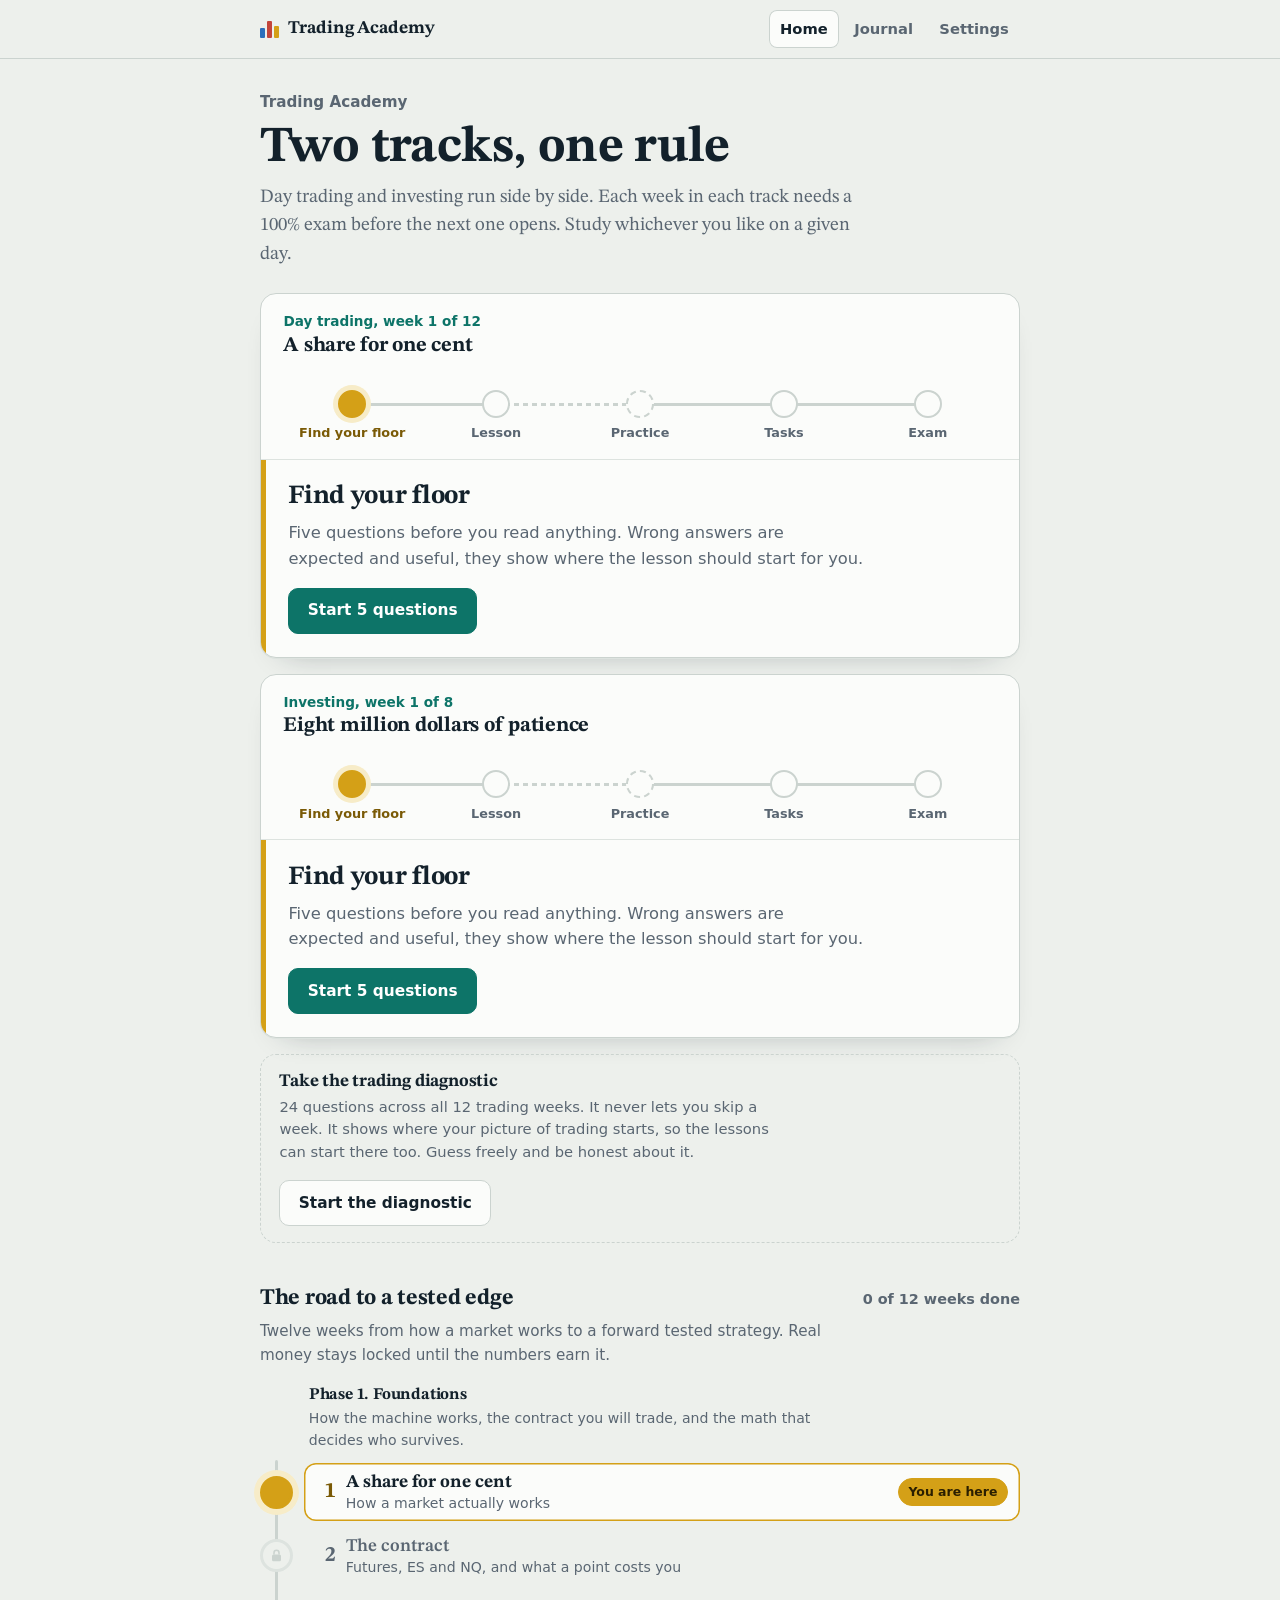
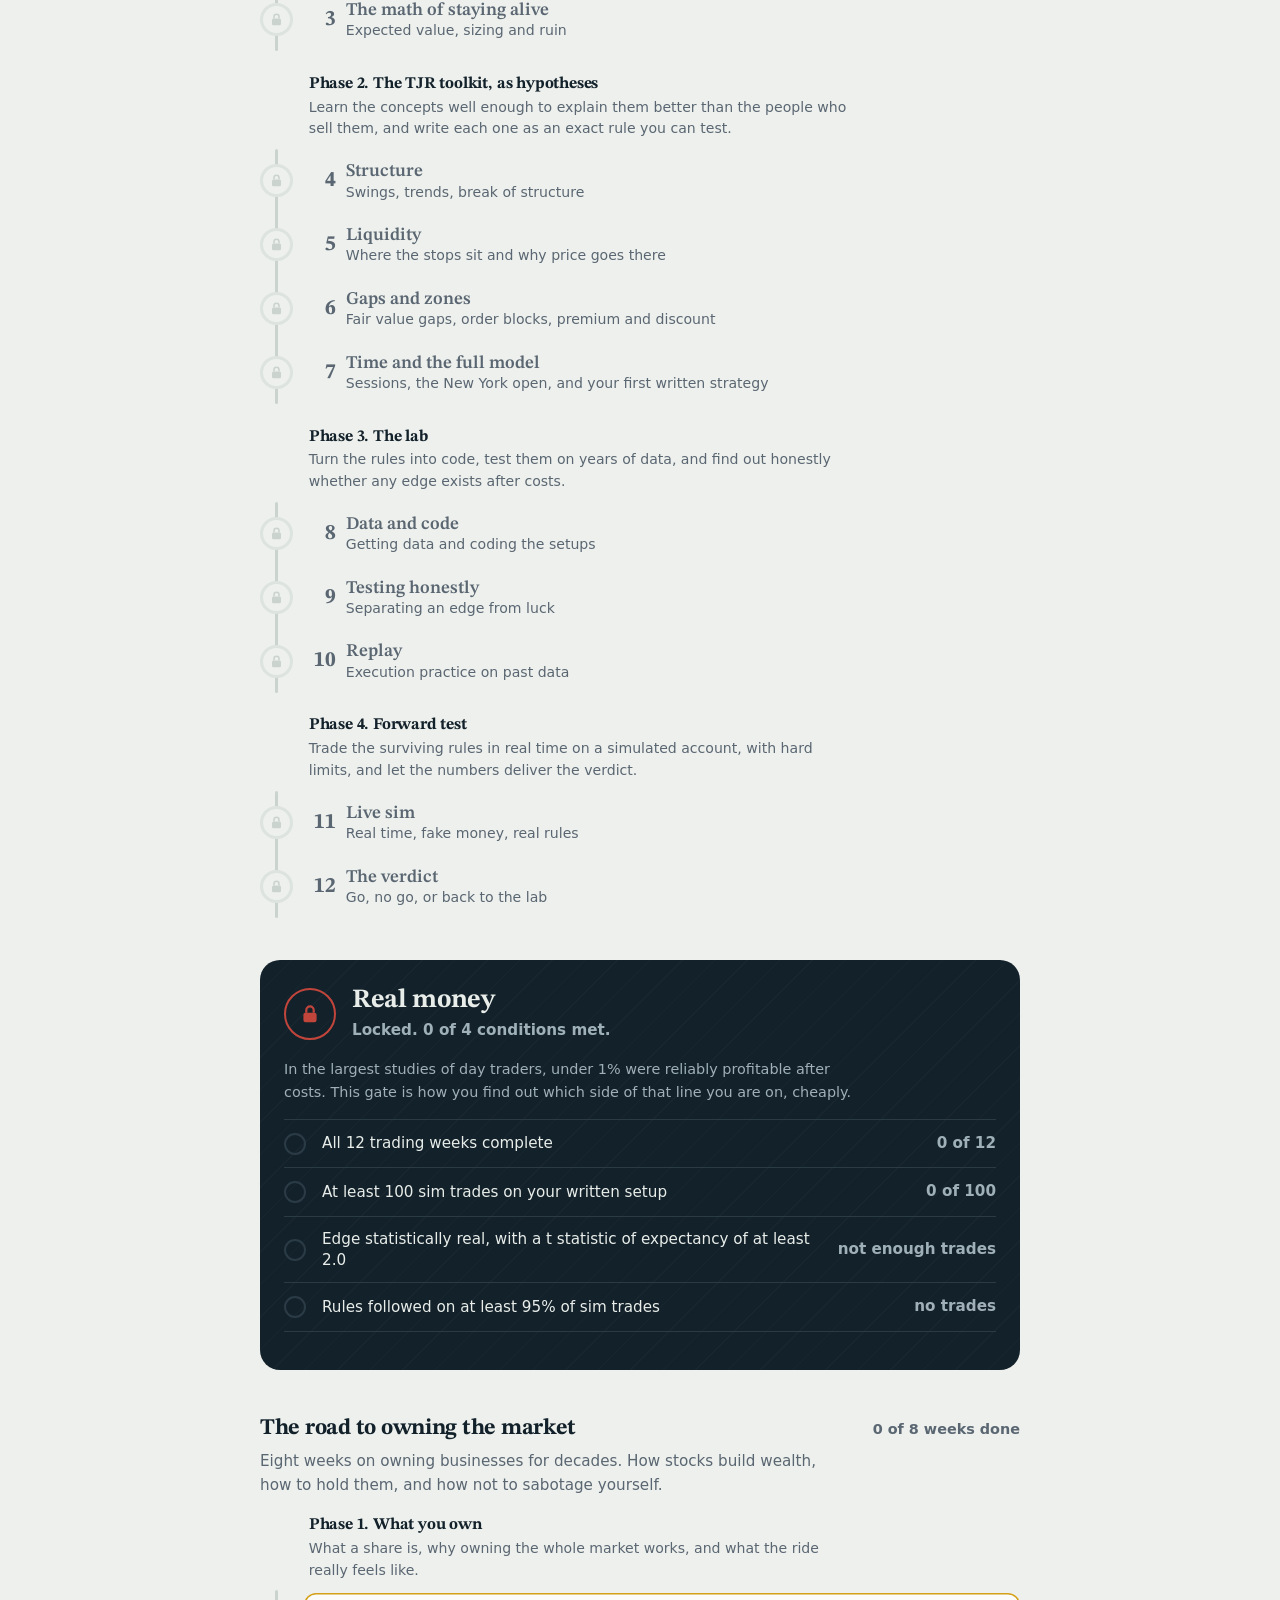
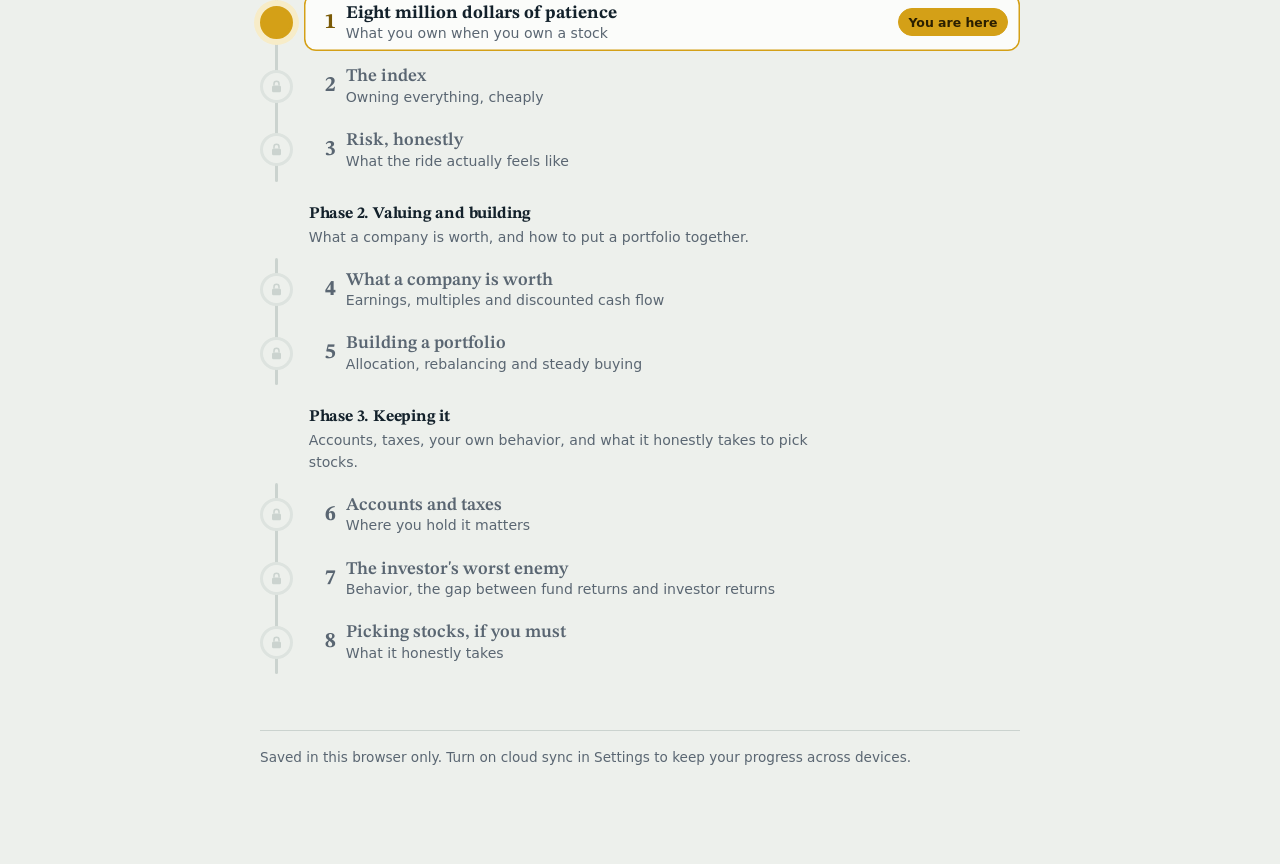
==== commit f1e576be: "Investing Week 1, reviewed: Eight million dollars of patience Ronald Read story, what a share is and" ====
--- a/index.html
+++ b/index.html
@@ -22,6 +22,7 @@
 <script src="data/curriculum.js"></script>
 <script src="data/bank-diagnostic.js"></script>
 <script src="data/bank-w01.js"></script>
+<script src="data/bank-i01.js"></script>
 <script src="assets/app.js"></script>
 </body>
 </html>
--- a/assets/app.css
+++ b/assets/app.css
@@ -378,3 +378,14 @@
   .q .qt{font-size:1.1rem}
 }
 @media (prefers-reduced-motion:reduce){*{transition:none!important}}
+
+/* ---------- two tracks and cloud sync */
+.next .trackname{margin:0;padding:1.05rem 1.4rem 0;font-size:.85rem;font-weight:700;color:var(--teal)}
+.next .tt2{font-size:1.3rem;margin:.1rem 0 0;padding:0 1.4rem .55rem}
+.next + .next{margin-top:.2rem}
+.roadblurb{color:var(--sub);margin:-.45rem 0 1.1rem;max-width:36rem;font-size:.95rem}
+.road.track-i{margin-top:2.8rem}
+.panel.sync h3{margin:1.3rem 0 .3rem;font-size:1.02rem}
+.panel.sync .code{font-family:ui-monospace,"SF Mono",Menlo,Consolas,monospace;font-size:1.02rem;padding:.65rem .85rem;background:var(--sunk);border:1px solid var(--rule);border-radius:var(--r-ctl);word-break:break-all;user-select:all;margin:.2rem 0 1rem}
+.codein{flex:1 1 15rem;min-height:44px;border:1px solid var(--rule);border-radius:var(--r-ctl);padding:.45rem .7rem;font-family:ui-monospace,"SF Mono",Menlo,Consolas,monospace;background:var(--sunk);color:var(--ink)}
+.loading{color:var(--sub);padding:4rem 0;text-align:center;font-family:var(--serif);font-size:1.1rem}
